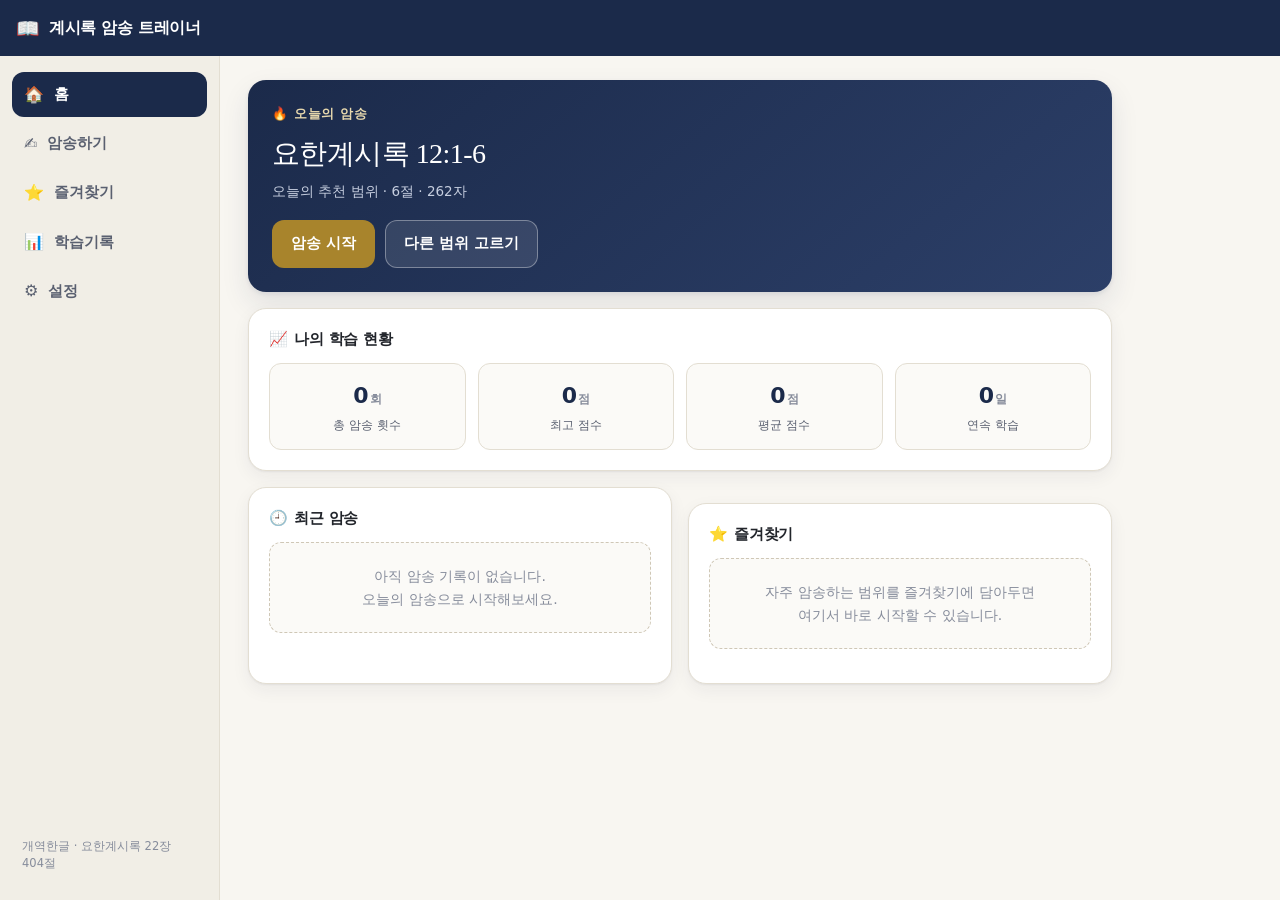
==== index.html @ e90e9a43 "계시록 암송 트레이너 초기 배포 준비" ====
<!DOCTYPE html>
<html lang="ko">
<head>
<meta charset="utf-8">
<meta name="viewport" content="width=device-width, initial-scale=1, viewport-fit=cover">
<meta name="theme-color" content="#1B2A4A">
<meta name="description" content="요한계시록(개역한글) 암송 훈련 도구 — 범위 선택, 암송 입력, 자동 채점, 오답 분석, 학습 기록">
<title>계시록 암송 트레이너</title>
<link rel="stylesheet" href="css/style.css">
<link rel="manifest" href="manifest.json">
<link rel="icon" href="data:image/svg+xml,%3Csvg xmlns='http://www.w3.org/2000/svg' viewBox='0 0 100 100'%3E%3Ctext y='.9em' font-size='90'%3E%F0%9F%93%96%3C/text%3E%3C/svg%3E">
<link rel="apple-touch-icon" href="icons/apple-touch-icon.png">
<meta name="apple-mobile-web-app-capable" content="yes">
<meta name="apple-mobile-web-app-status-bar-style" content="black-translucent">
<meta name="apple-mobile-web-app-title" content="계시록 암송">
</head>
<body>

<a class="skip-link" href="#main">본문으로 건너뛰기</a>

<header class="app-header">
  <button class="hdr-brand" id="brandBtn" type="button" aria-label="홈으로 이동">
    <span class="hdr-mark" aria-hidden="true">📖</span>
    <span class="hdr-title">계시록 암송 트레이너</span>
  </button>
  <div class="hdr-right">
    <span class="hdr-streak" id="hdrStreak" title="연속 학습일"></span>
    <span class="hdr-badge" id="demoBadge" hidden>샘플 데이터</span>
  </div>
</header>

<div class="app-shell">

  <nav class="side-nav" aria-label="주 메뉴">
    <button class="nav-item" data-nav="home" type="button"><span class="nav-ico" aria-hidden="true">🏠</span><span>홈</span></button>
    <button class="nav-item" data-nav="select" type="button"><span class="nav-ico" aria-hidden="true">✍️</span><span>암송하기</span></button>
    <button class="nav-item" data-nav="favorites" type="button"><span class="nav-ico" aria-hidden="true">⭐</span><span>즐겨찾기</span></button>
    <button class="nav-item" data-nav="history" type="button"><span class="nav-ico" aria-hidden="true">📊</span><span>학습기록</span></button>
    <button class="nav-item" data-nav="settings" type="button"><span class="nav-ico" aria-hidden="true">⚙️</span><span>설정</span></button>
    <p class="side-foot">개역한글 · 요한계시록 22장 404절</p>
  </nav>

  <main id="main" class="main" tabindex="-1">
    <section class="screen" id="screen-home" hidden></section>
    <section class="screen" id="screen-select" hidden></section>
    <section class="screen" id="screen-memorize" hidden></section>
    <section class="screen" id="screen-result" hidden></section>
    <section class="screen" id="screen-favorites" hidden></section>
    <section class="screen" id="screen-history" hidden></section>
    <section class="screen" id="screen-settings" hidden></section>
    <section class="screen" id="screen-report" hidden></section>
  </main>

</div>

<nav class="bottom-nav" aria-label="주 메뉴(모바일)">
  <button class="nav-item" data-nav="home" type="button"><span class="nav-ico" aria-hidden="true">🏠</span><span>홈</span></button>
  <button class="nav-item" data-nav="select" type="button"><span class="nav-ico" aria-hidden="true">✍️</span><span>암송</span></button>
  <button class="nav-item" data-nav="favorites" type="button"><span class="nav-ico" aria-hidden="true">⭐</span><span>즐겨찾기</span></button>
  <button class="nav-item" data-nav="history" type="button"><span class="nav-ico" aria-hidden="true">📊</span><span>기록</span></button>
  <button class="nav-item" data-nav="settings" type="button"><span class="nav-ico" aria-hidden="true">⚙️</span><span>설정</span></button>
</nav>

<div class="toast-wrap" id="toastWrap" role="status" aria-live="polite"></div>

<div class="modal-back" id="modalBack" hidden>
  <div class="modal" role="dialog" aria-modal="true" aria-labelledby="modalTitle">
    <h3 id="modalTitle" class="modal-title"></h3>
    <div class="modal-body" id="modalBody"></div>
    <div class="modal-foot"><button class="btn btn-ghost" id="modalClose" type="button">닫기</button></div>
  </div>
</div>

<div class="busy" id="busy" hidden aria-live="polite"><div class="busy-box"><span class="spinner" aria-hidden="true"></span><span>채점하는 중…</span></div></div>

<script src="data/revelation_kor.js"></script>
<script src="js/data.js"></script>
<script src="js/storage.js"></script>
<script src="js/diff.js"></script>
<script src="js/scorer.js"></script>
<script src="js/statistics.js"></script>
<script src="js/srs.js"></script>
<script src="js/plan.js"></script>
<script src="js/voice.js"></script>
<script src="js/report.js"></script>
<script src="js/ui.js"></script>
<script src="js/app.js"></script>
</body>
</html>
---- css/style.css ----
/* ============================================================
   계시록 암송 트레이너 — style.css
   차분함 / 집중 / 신뢰감 을 목표로 한 학습 도구 UI
   ============================================================ */

:root{
  --bg:            #F8F6F1;
  --bg-sunken:     #F1EEE6;
  --surface:       #FFFFFF;
  --surface-2:     #FBFAF7;
  --line:          #E3DED2;
  --line-strong:   #CFC7B6;

  --navy:          #1B2A4A;
  --navy-soft:     #2E4270;
  --navy-tint:     #EAEEF6;
  --gold:          #A8842C;
  --gold-tint:     #F6EFDD;

  --text:          #22252B;
  --text-2:        #5A6070;
  --text-3:        #868C9B;

  --ok:            #1F7A46;
  --ok-bg:         #E4F3EA;
  --warn:          #9A6B10;
  --warn-bg:       #FBF0D6;
  --bad:           #B3273A;
  --bad-bg:        #FBE6E9;
  --miss:          #6B7280;
  --miss-bg:       #ECEDF0;
  --extra:         #1F5FA8;
  --extra-bg:      #E4EDF8;

  --r-s: 8px;
  --r-m: 12px;
  --r-l: 18px;
  --shadow: 0 1px 2px rgba(27,42,74,.06), 0 6px 18px rgba(27,42,74,.06);
  --shadow-lift: 0 2px 4px rgba(27,42,74,.08), 0 12px 28px rgba(27,42,74,.10);

  --header-h: 56px;
  --bottom-h: 60px;
  --side-w: 220px;

  --font: "Pretendard", -apple-system, BlinkMacSystemFont, "Apple SD Gothic Neo",
          "Malgun Gothic", "맑은 고딕", "Noto Sans KR", system-ui, sans-serif;
  --serif: "Nanum Myeongjo", "Apple SD Gothic Neo", Georgia, serif;
}

*,*::before,*::after{ box-sizing:border-box; }

/* display:flex 등을 쓰는 요소도 hidden 속성이 확실히 우선하도록 */
[hidden]{ display:none !important; }

html,body{ margin:0; padding:0; }
body{
  font-family:var(--font);
  background:var(--bg);
  color:var(--text);
  font-size:16px;
  line-height:1.6;
  -webkit-text-size-adjust:100%;
  word-break:keep-all;
  overflow-wrap:break-word;
}

button,input,select,textarea{ font:inherit; color:inherit; }
h1,h2,h3,h4{ margin:0; line-height:1.35; font-weight:700; letter-spacing:-.01em; }

:focus-visible{ outline:3px solid var(--navy-soft); outline-offset:2px; border-radius:4px; }

.skip-link{
  position:absolute; left:-9999px; top:0; z-index:100;
  background:var(--navy); color:#fff; padding:10px 16px; border-radius:0 0 var(--r-s) 0;
}
.skip-link:focus{ left:0; }

/* ---------- Header ---------- */
.app-header{
  position:sticky; top:0; z-index:30;
  height:var(--header-h);
  display:flex; align-items:center; justify-content:space-between;
  gap:12px; padding:0 16px;
  background:var(--navy); color:#fff;
  padding-top:env(safe-area-inset-top);
  height:calc(var(--header-h) + env(safe-area-inset-top));
}
.hdr-brand{
  display:flex; align-items:center; gap:9px;
  background:none; border:0; padding:6px 8px; margin-left:-8px;
  color:#fff; cursor:pointer; border-radius:var(--r-s);
}
.hdr-brand:hover{ background:rgba(255,255,255,.09); }
.hdr-mark{ font-size:19px; line-height:1; }
.hdr-title{ font-weight:700; font-size:16px; letter-spacing:-.02em; white-space:nowrap; }
.hdr-right{ display:flex; align-items:center; gap:8px; }
.hdr-streak{ font-size:13px; color:#F0E7CE; white-space:nowrap; }
.hdr-badge{
  font-size:11px; font-weight:700; padding:3px 8px; border-radius:999px;
  background:var(--gold); color:#221a05;
}

/* ---------- Shell ---------- */
.app-shell{ display:flex; align-items:flex-start; min-height:calc(100vh - var(--header-h)); }

.side-nav{
  position:sticky; top:calc(var(--header-h) + env(safe-area-inset-top));
  width:var(--side-w); flex:0 0 var(--side-w);
  height:calc(100vh - var(--header-h) - env(safe-area-inset-top));
  padding:16px 12px; border-right:1px solid var(--line);
  background:var(--bg-sunken);
  display:flex; flex-direction:column; gap:4px;
}
.side-foot{
  margin-top:auto; font-size:11.5px; color:var(--text-3); padding:0 10px; line-height:1.5;
}
.side-nav .nav-item{
  display:flex; align-items:center; gap:10px;
  width:100%; padding:11px 12px; border:0; border-radius:var(--r-m);
  background:transparent; color:var(--text-2); font-weight:600; font-size:14.5px;
  cursor:pointer; text-align:left;
}
.side-nav .nav-item:hover{ background:#E8E3D7; color:var(--text); }
.side-nav .nav-item[aria-current="page"]{ background:var(--navy); color:#fff; }
.nav-ico{ font-size:16px; line-height:1; }

.bottom-nav{ display:none; }

.main{
  flex:1 1 auto; min-width:0;
  padding:24px 28px 56px;
  max-width:920px;
}
.main:focus{ outline:none; }

/* ---------- Common blocks ---------- */
.page-head{ margin-bottom:20px; }
.page-title{ font-size:21px; }
.page-sub{ margin:6px 0 0; color:var(--text-2); font-size:14px; }

.card{
  background:var(--surface); border:1px solid var(--line);
  border-radius:var(--r-l); padding:20px; box-shadow:var(--shadow);
}
.card + .card{ margin-top:16px; }
.card-head{ display:flex; align-items:baseline; justify-content:space-between; gap:12px; margin-bottom:14px; }
.card-title{ font-size:15px; letter-spacing:-.01em; }
.card-title .lead{ color:var(--gold); margin-right:6px; }
.card-link{
  background:none; border:0; padding:2px 4px; margin:-2px -4px;
  color:var(--navy-soft); font-size:13px; font-weight:600; cursor:pointer; border-radius:6px;
}
.card-link:hover{ text-decoration:underline; }

.grid-2{ display:grid; grid-template-columns:1fr 1fr; gap:16px; }

.muted{ color:var(--text-3); font-size:13.5px; }
.empty{
  color:var(--text-3); font-size:14px; text-align:center;
  padding:22px 12px; border:1px dashed var(--line-strong); border-radius:var(--r-m);
  background:var(--surface-2);
}

/* ---------- Buttons ---------- */
.btn{
  display:inline-flex; align-items:center; justify-content:center; gap:7px;
  padding:11px 18px; border-radius:var(--r-m); border:1px solid transparent;
  font-weight:700; font-size:14.5px; cursor:pointer; background:var(--bg-sunken);
  min-height:44px; transition:background .12s, border-color .12s, transform .06s;
}
.btn:active{ transform:translateY(1px); }
.btn-primary{ background:var(--navy); color:#fff; }
.btn-primary:hover{ background:var(--navy-soft); }
.btn-gold{ background:var(--gold); color:#fff; }
.btn-gold:hover{ background:#8E6F22; }
.btn-ghost{ background:var(--surface); border-color:var(--line-strong); color:var(--text); }
.btn-ghost:hover{ background:var(--bg-sunken); }
.btn-sm{ padding:7px 12px; font-size:13px; min-height:36px; border-radius:var(--r-s); }
.btn-block{ width:100%; }
.btn:disabled{ opacity:.5; cursor:not-allowed; }
.btn-row{ display:flex; flex-wrap:wrap; gap:10px; }

/* ---------- Home ---------- */
.hero{
  background:linear-gradient(140deg, var(--navy) 0%, #2C3F68 100%);
  color:#fff; border-radius:var(--r-l); padding:24px; box-shadow:var(--shadow-lift);
}
.hero-label{ font-size:12.5px; letter-spacing:.06em; color:#E8D9AE; font-weight:700; text-transform:uppercase; }
.hero-ref{ font-family:var(--serif); font-size:28px; margin:8px 0 4px; letter-spacing:-.02em; }
.hero-meta{ color:#C6CEDF; font-size:13.5px; margin:0 0 18px; }
.hero .btn-row{ gap:10px; }
.hero .btn-ghost{ background:rgba(255,255,255,.10); border-color:rgba(255,255,255,.35); color:#fff; }
.hero .btn-ghost:hover{ background:rgba(255,255,255,.18); }

.stat-grid{ display:grid; grid-template-columns:repeat(4,1fr); gap:12px; }
.stat{
  background:var(--surface-2); border:1px solid var(--line);
  border-radius:var(--r-m); padding:14px 12px; text-align:center;
}
.stat-num{ font-size:22px; font-weight:800; color:var(--navy); letter-spacing:-.03em; }
.stat-num small{ font-size:12px; font-weight:700; color:var(--text-3); margin-left:2px; }
.stat-label{ font-size:12px; color:var(--text-2); margin-top:3px; }

.list{ list-style:none; margin:0; padding:0; display:flex; flex-direction:column; gap:8px; }
.row{
  display:flex; align-items:center; gap:10px;
  border:1px solid var(--line); border-radius:var(--r-m);
  background:var(--surface-2); padding:11px 12px;
}
.row-main{
  flex:1 1 auto; min-width:0; display:flex; flex-direction:column; gap:2px;
  background:none; border:0; padding:0; text-align:left; cursor:pointer;
}
.row-main:hover .row-ref{ text-decoration:underline; }
.row-ref{ font-weight:700; font-size:14.5px; }
.row-meta{ font-size:12.5px; color:var(--text-3); }
.row-score{ font-weight:800; font-size:16px; letter-spacing:-.02em; }
.icon-btn{
  flex:0 0 auto; width:36px; height:36px; border-radius:50%;
  border:1px solid var(--line); background:var(--surface); cursor:pointer;
  display:flex; align-items:center; justify-content:center; font-size:15px;
}
.icon-btn:hover{ background:var(--bad-bg); border-color:var(--bad); }

.s-good{ color:var(--ok); }
.s-mid{ color:var(--warn); }
.s-low{ color:var(--bad); }

/* ---------- Range selector ---------- */
.selector{ display:grid; grid-template-columns:repeat(3,1fr); gap:14px; }
.field{ display:flex; flex-direction:column; gap:6px; }
.field label{ font-size:13px; font-weight:700; color:var(--text-2); }
.field select{
  appearance:none; -webkit-appearance:none;
  padding:12px 34px 12px 13px; border-radius:var(--r-m);
  border:1px solid var(--line-strong); background:var(--surface);
  font-size:15.5px; font-weight:600; min-height:46px; cursor:pointer;
  background-image:url("data:image/svg+xml,%3Csvg xmlns='http://www.w3.org/2000/svg' width='12' height='8' viewBox='0 0 12 8'%3E%3Cpath fill='%235A6070' d='M1 1l5 5 5-5'/%3E%3C/svg%3E");
  background-repeat:no-repeat; background-position:right 13px center;
}
.err{
  margin-top:12px; color:var(--bad); background:var(--bad-bg);
  border:1px solid #F0C3CA; border-radius:var(--r-m); padding:10px 13px; font-size:13.5px; font-weight:600;
}
.preview{
  margin-top:16px; padding:14px 16px; border-radius:var(--r-m);
  background:var(--navy-tint); border:1px solid #D3DCEC;
  font-size:13.5px; color:var(--navy);
}
.preview b{ font-size:15px; }

.quick-title{ font-size:13px; font-weight:700; color:var(--text-2); margin:0 0 8px; }
.chips{ display:flex; flex-wrap:wrap; gap:8px; }
.chip{
  border:1px solid var(--line-strong); background:var(--surface);
  border-radius:999px; padding:7px 14px; font-size:13.5px; font-weight:600;
  cursor:pointer; min-height:38px;
}
.chip:hover{ background:var(--gold-tint); border-color:var(--gold); }

/* ---------- Memorize ---------- */
.mem-top{ display:flex; align-items:center; justify-content:space-between; gap:14px; flex-wrap:wrap; }
.mem-ref{ font-family:var(--serif); font-size:22px; }
.timer{
  font-variant-numeric:tabular-nums; font-size:24px; font-weight:800;
  color:var(--navy); letter-spacing:.02em;
  background:var(--navy-tint); border-radius:var(--r-m); padding:6px 14px;
}
.mem-guide{ color:var(--text-2); font-size:14px; margin:12px 0 0; }

.answer-area{
  width:100%; min-height:270px; resize:vertical;
  margin-top:14px; padding:16px; border-radius:var(--r-m);
  border:1px solid var(--line-strong); background:var(--surface);
  font-size:16.5px; line-height:1.85; font-family:var(--font);
}
.answer-area:focus{ border-color:var(--navy-soft); }

.count-bar{
  display:flex; justify-content:space-between; gap:12px; flex-wrap:wrap;
  font-size:12.5px; color:var(--text-3); margin-top:8px;
}
.count-bar b{ color:var(--text-2); }

.hint-box{
  margin-top:14px; padding:14px 16px; border-radius:var(--r-m);
  background:var(--gold-tint); border:1px solid #E7D6A8;
}
.hint-label{ font-size:12px; font-weight:800; color:var(--gold); letter-spacing:.04em; }
.hint-text{
  margin:8px 0 0; font-family:var(--serif); font-size:16px; line-height:1.9;
  color:#4A3A10; letter-spacing:.02em; word-break:break-all;
}
.hint-verse{ display:block; margin-bottom:6px; }
.hint-verse i{ font-style:normal; color:var(--gold); font-weight:700; margin-right:6px; }

.mem-actions{ display:flex; gap:10px; margin-top:16px; flex-wrap:wrap; }
.mem-actions .btn-primary{ flex:1 1 200px; }
.kbd-tip{ margin:10px 0 0; font-size:12px; color:var(--text-3); }
kbd{
  background:var(--bg-sunken); border:1px solid var(--line-strong);
  border-bottom-width:2px; border-radius:5px; padding:1px 6px; font-size:11.5px; font-family:var(--font);
}

/* ---------- Result ---------- */
.score-card{ text-align:center; padding:26px 20px; }
.score-num{ font-size:64px; font-weight:800; line-height:1; letter-spacing:-.04em; color:var(--navy); }
.score-num span{ font-size:22px; font-weight:700; margin-left:2px; }
.score-msg{ margin:12px auto 0; max-width:34em; color:var(--text-2); font-size:14.5px; }
.score-sub{ margin-top:6px; font-size:13px; color:var(--text-3); }

.tally{ display:grid; grid-template-columns:repeat(5,1fr); gap:10px; margin-top:20px; }
.tally-item{ border-radius:var(--r-m); padding:12px 8px; border:1px solid transparent; }
.tally-num{ font-size:20px; font-weight:800; letter-spacing:-.02em; }
.tally-label{ font-size:11.5px; font-weight:700; margin-top:2px; }
.t-correct{ background:var(--ok-bg); border-color:#BFE0CD; color:var(--ok); }
.t-similar{ background:var(--warn-bg); border-color:#EBD6A2; color:var(--warn); }
.t-wrong  { background:var(--bad-bg); border-color:#F0C3CA; color:var(--bad); }
.t-missing{ background:var(--miss-bg); border-color:#D8DAE0; color:var(--miss); }
.t-extra  { background:var(--extra-bg); border-color:#C3D6EC; color:var(--extra); }

.legend{ display:flex; flex-wrap:wrap; gap:8px; margin-bottom:14px; }
.legend .lg{
  font-size:12px; font-weight:700; padding:4px 10px; border-radius:999px; border:1px solid;
}
.lg-correct{ color:var(--ok); background:var(--ok-bg); border-color:#CDE7D8; }
.lg-similar{ color:var(--warn); background:var(--warn-bg); border-color:#EBD6A2; }
.lg-wrong  { color:var(--bad); background:var(--bad-bg); border-color:#F0C3CA; }
.lg-missing{ color:var(--miss); background:var(--miss-bg); border-color:#D8DAE0; }
.lg-extra  { color:var(--extra); background:var(--extra-bg); border-color:#C3D6EC; }

.diff-verse{ padding:12px 0; border-top:1px dashed var(--line); }
.diff-verse:first-child{ border-top:0; padding-top:0; }
.diff-vhead{
  display:flex; align-items:center; gap:10px; flex-wrap:wrap;
  font-size:12.5px; color:var(--text-3); margin-bottom:7px;
}
.diff-vno{ font-weight:800; color:var(--navy); font-size:13px; }
.vscore{ font-weight:800; }
.diff-flow{ font-size:16px; line-height:2.15; }

.tk{
  display:inline-block; border-radius:6px; padding:1px 5px; margin:0 2px 3px 0;
  border:1px solid transparent; position:relative;
}
.tk-correct{ color:var(--ok); background:var(--ok-bg); border-color:#CDE7D8; }
.tk-similar{ color:var(--warn); background:var(--warn-bg); border-color:#EBD6A2; cursor:pointer; }
.tk-wrong  { color:var(--bad); background:var(--bad-bg); border-color:#F0C3CA; cursor:pointer; text-decoration:underline wavy var(--bad) 1px; text-underline-offset:4px; }
.tk-missing{ color:var(--miss); background:var(--miss-bg); border-color:#D8DAE0; cursor:pointer; text-decoration:line-through; }
.tk-extra  { color:var(--extra); background:var(--extra-bg); border-color:#C3D6EC; cursor:pointer; }
.tk-mark{ font-size:10px; font-weight:800; margin-right:3px; opacity:.75; vertical-align:2px; }

.vlist{ list-style:none; margin:0; padding:0; display:flex; flex-direction:column; gap:7px; }
.vrow{
  display:flex; align-items:center; gap:11px;
  border:1px solid var(--line); border-radius:var(--r-m); padding:9px 12px; background:var(--surface-2);
}
.vrow-no{ font-weight:800; font-size:13.5px; color:var(--navy); flex:0 0 46px; }
.bar{ flex:1 1 auto; height:8px; border-radius:999px; background:var(--bg-sunken); overflow:hidden; }
.bar i{ display:block; height:100%; border-radius:999px; }
.vrow-score{ font-weight:800; font-size:14px; flex:0 0 52px; text-align:right; }

.answer-box{
  font-family:var(--serif); font-size:16.5px; line-height:2.05;
  background:var(--surface-2); border:1px solid var(--line);
  border-radius:var(--r-m); padding:16px;
}
.answer-box .v{ display:block; margin-bottom:10px; }
.answer-box .v:last-child{ margin-bottom:0; }
.answer-box .vn{ font-family:var(--font); font-size:11.5px; font-weight:800; color:var(--gold); margin-right:7px; vertical-align:3px; }

details.fold{ border:1px solid var(--line); border-radius:var(--r-m); background:var(--surface-2); }
details.fold + details.fold{ margin-top:10px; }
details.fold > summary{
  cursor:pointer; padding:13px 16px; font-weight:700; font-size:14px; list-style:none;
}
details.fold > summary::-webkit-details-marker{ display:none; }
details.fold > summary::before{ content:"▸ "; color:var(--text-3); }
details.fold[open] > summary::before{ content:"▾ "; }
details.fold > div{ padding:0 16px 16px; }

/* ---------- History / stats ---------- */
.spark{ display:flex; align-items:flex-end; gap:5px; height:96px; margin-top:6px; }
.spark-col{ flex:1 1 0; display:flex; flex-direction:column; justify-content:flex-end; align-items:center; gap:4px; min-width:0; }
.spark-bar{ width:100%; max-width:34px; border-radius:5px 5px 0 0; background:var(--navy-soft); }
.spark-lab{ font-size:10px; color:var(--text-3); white-space:nowrap; }

.table{ width:100%; border-collapse:collapse; font-size:13.5px; }
.table th,.table td{ padding:9px 8px; border-bottom:1px solid var(--line); text-align:left; white-space:nowrap; }
.table th{ font-size:12px; color:var(--text-3); font-weight:700; }
.table td.num{ text-align:right; font-variant-numeric:tabular-nums; }
.table-wrap{ overflow-x:auto; -webkit-overflow-scrolling:touch; }

.ach-grid{ display:grid; grid-template-columns:repeat(auto-fill,minmax(150px,1fr)); gap:10px; }
.ach{
  border:1px solid var(--line); border-radius:var(--r-m); padding:12px;
  background:var(--surface-2); display:flex; gap:10px; align-items:center;
}
.ach.on{ background:var(--gold-tint); border-color:#E7D6A8; }
.ach-ico{ font-size:20px; filter:grayscale(1); opacity:.4; }
.ach.on .ach-ico{ filter:none; opacity:1; }
.ach-name{ font-size:13px; font-weight:700; }
.ach-desc{ font-size:11.5px; color:var(--text-3); }

/* ---------- Settings ---------- */
.set-row{
  display:flex; align-items:center; justify-content:space-between; gap:14px;
  padding:13px 0; border-bottom:1px solid var(--line); flex-wrap:wrap;
}
.set-row:last-child{ border-bottom:0; }
.set-name{ font-weight:700; font-size:14px; }
.set-desc{ font-size:12.5px; color:var(--text-3); margin-top:2px; max-width:46em; }
.switch{ display:inline-flex; align-items:center; gap:8px; cursor:pointer; font-size:13.5px; font-weight:600; }
.switch input{ width:20px; height:20px; accent-color:var(--navy); cursor:pointer; }
.file-btn{ position:relative; overflow:hidden; }
.file-btn input[type=file]{ position:absolute; inset:0; opacity:0; cursor:pointer; }
.src-note{
  font-size:12.5px; color:var(--text-2); background:var(--surface-2);
  border:1px solid var(--line); border-radius:var(--r-m); padding:12px 14px; line-height:1.65;
}

/* ---------- 간격 반복 · 누적 암송 · 음성 ---------- */
.card-accent{ border-color:#E7D6A8; background:linear-gradient(180deg,#FFFDF6 0%,var(--surface) 60%); }
.pill{
  display:inline-block; font-size:11px; font-weight:800; vertical-align:2px;
  padding:1px 8px; border-radius:999px; background:var(--gold-tint);
  color:var(--gold); border:1px solid #E7D6A8; margin-left:6px;
}
.chip-static{ cursor:default; background:var(--surface-2); color:var(--text-2); }
.chip-static:hover{ background:var(--surface-2); border-color:var(--line-strong); }
.next-review{
  margin:14px auto 0; max-width:36em; font-size:13.5px; color:var(--text-2);
  background:var(--surface-2); border:1px solid var(--line);
  border-radius:var(--r-m); padding:9px 14px;
}
.next-review b{ color:var(--navy); }
.row .btn-sm{ flex:0 0 auto; }
.row-main .bar{ flex:0 0 8px; width:100%; }

.voice-bar{
  display:flex; align-items:center; gap:12px; flex-wrap:wrap;
  margin-top:14px; padding:10px 12px; border-radius:var(--r-m);
  border:1px solid var(--line); background:var(--surface-2);
}
.voice-bar.on{ border-color:#E7A8A8; background:#FDF2F2; }
.mic-btn{ min-height:40px; padding:8px 14px; font-size:13.5px; }
.mic-dot{
  width:9px; height:9px; border-radius:50%; background:var(--text-3); display:inline-block;
}
.voice-bar.on .mic-dot{ background:var(--bad); animation:pulse 1.1s ease-in-out infinite; }
@keyframes pulse{ 0%,100%{ opacity:1; transform:scale(1); } 50%{ opacity:.35; transform:scale(.75); } }
.voice-note{ font-size:12.5px; color:var(--text-3); flex:1 1 200px; }

.text-input{
  padding:10px 13px; border-radius:var(--r-m); border:1px solid var(--line-strong);
  background:var(--surface); font-size:15px; min-height:44px; min-width:180px; max-width:100%;
}
.text-input:focus{ border-color:var(--navy-soft); }

/* ---------- Toast / modal / busy ---------- */
.toast-wrap{
  position:fixed; left:50%; transform:translateX(-50%);
  bottom:calc(20px + env(safe-area-inset-bottom)); z-index:60;
  display:flex; flex-direction:column; gap:8px; align-items:center; pointer-events:none;
}
.toast{
  background:var(--navy); color:#fff; padding:11px 18px; border-radius:999px;
  font-size:13.5px; font-weight:600; box-shadow:var(--shadow-lift); max-width:88vw; text-align:center;
}
.toast.bad{ background:var(--bad); }

.modal-back{
  position:fixed; inset:0; z-index:70; background:rgba(20,26,40,.45);
  display:flex; align-items:center; justify-content:center; padding:20px;
}
.modal{
  background:var(--surface); border-radius:var(--r-l); box-shadow:var(--shadow-lift);
  width:min(460px,100%); max-height:80vh; overflow:auto; padding:22px;
}
.modal-title{ font-size:16px; margin-bottom:12px; }
.modal-body{ font-size:14px; color:var(--text-2); }
.modal-body dl{ margin:0; display:grid; grid-template-columns:auto 1fr; gap:8px 14px; }
.modal-body dt{ font-weight:700; color:var(--text-3); font-size:12.5px; }
.modal-body dd{ margin:0; font-weight:600; color:var(--text); }
.modal-foot{ display:flex; justify-content:flex-end; margin-top:18px; }

.busy{
  position:fixed; inset:0; z-index:65; background:rgba(248,246,241,.72);
  display:flex; align-items:center; justify-content:center;
}
.busy-box{
  display:flex; align-items:center; gap:12px; background:var(--surface);
  border:1px solid var(--line); border-radius:var(--r-m); padding:16px 22px;
  box-shadow:var(--shadow-lift); font-weight:700; font-size:14px;
}
.spinner{
  width:18px; height:18px; border-radius:50%;
  border:2.5px solid var(--line-strong); border-top-color:var(--navy);
  animation:spin .8s linear infinite;
}
@keyframes spin{ to{ transform:rotate(360deg); } }

/* ---------- Responsive ---------- */
@media (max-width: 860px){
  .side-nav{ display:none; }
  .bottom-nav{
    display:flex; position:fixed; left:0; right:0; bottom:0; z-index:40;
    background:var(--surface); border-top:1px solid var(--line);
    padding:6px 4px calc(6px + env(safe-area-inset-bottom));
    box-shadow:0 -2px 14px rgba(27,42,74,.06);
  }
  .bottom-nav .nav-item{
    flex:1 1 0; display:flex; flex-direction:column; align-items:center; gap:2px;
    background:none; border:0; padding:6px 2px; border-radius:var(--r-s);
    color:var(--text-3); font-size:10.5px; font-weight:700; cursor:pointer; min-height:48px;
  }
  .bottom-nav .nav-item[aria-current="page"]{ color:var(--navy); background:var(--navy-tint); }
  .bottom-nav .nav-ico{ font-size:18px; }

  .main{ padding:18px 16px calc(var(--bottom-h) + 30px); }
  .hdr-title{ font-size:15px; }
  .grid-2{ grid-template-columns:1fr; }
  .stat-grid{ grid-template-columns:1fr 1fr; }
  .selector{ grid-template-columns:1fr; }
  .tally{ grid-template-columns:repeat(3,1fr); }
  .hero-ref{ font-size:24px; }
  .score-num{ font-size:54px; }
  .answer-area{ min-height:220px; font-size:16px; }
  .card{ padding:16px; }
  .toast-wrap{ bottom:calc(var(--bottom-h) + 16px + env(safe-area-inset-bottom)); }
}

@media (max-width: 380px){
  .tally{ grid-template-columns:1fr 1fr; }
  .stat-grid{ grid-template-columns:1fr 1fr; }
}

@media (prefers-reduced-motion: reduce){
  *{ animation-duration:.01ms !important; transition-duration:.01ms !important; }
}

@media print{
  .app-header,.side-nav,.bottom-nav,.mem-actions,.btn-row{ display:none !important; }
  body{ background:#fff; }
  .card{ box-shadow:none; break-inside:avoid; }
}
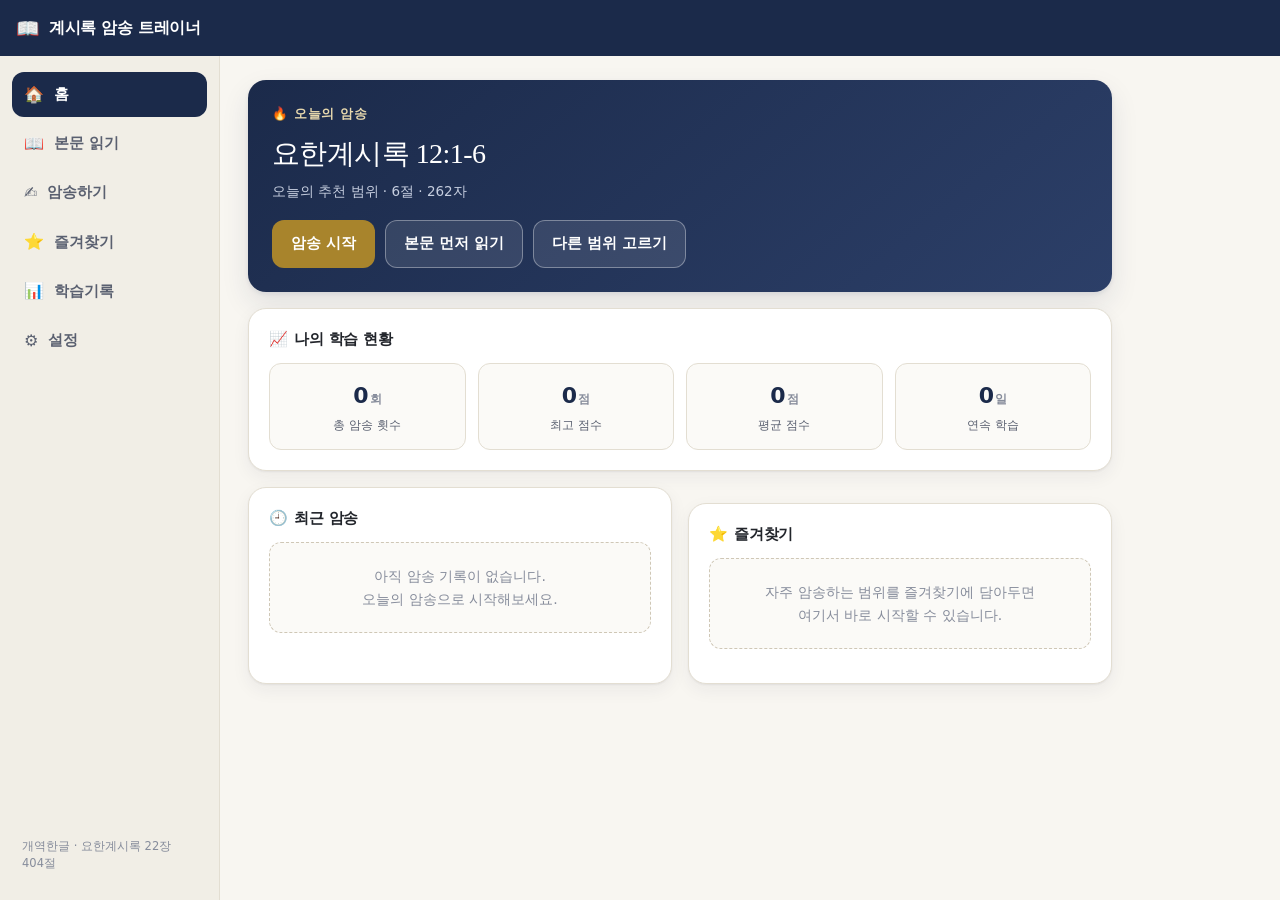
==== commit 8d5649f8: "본문 읽기 탭 추가 암송 전에 계시록 본문을 직접 읽고 공부할 수 있는 화면을 추가.  - 장 이동(버튼/드롭다운/좌우 화살표), 절 클릭으로 범위 선택 후 바로 암송 - 가리고 " ====
--- a/index.html
+++ b/index.html
@@ -33,6 +33,7 @@
 
   <nav class="side-nav" aria-label="주 메뉴">
     <button class="nav-item" data-nav="home" type="button"><span class="nav-ico" aria-hidden="true">🏠</span><span>홈</span></button>
+    <button class="nav-item" data-nav="read" type="button"><span class="nav-ico" aria-hidden="true">📖</span><span>본문 읽기</span></button>
     <button class="nav-item" data-nav="select" type="button"><span class="nav-ico" aria-hidden="true">✍️</span><span>암송하기</span></button>
     <button class="nav-item" data-nav="favorites" type="button"><span class="nav-ico" aria-hidden="true">⭐</span><span>즐겨찾기</span></button>
     <button class="nav-item" data-nav="history" type="button"><span class="nav-ico" aria-hidden="true">📊</span><span>학습기록</span></button>
@@ -43,6 +44,7 @@
   <main id="main" class="main" tabindex="-1">
     <section class="screen" id="screen-home" hidden></section>
     <section class="screen" id="screen-select" hidden></section>
+    <section class="screen" id="screen-read" hidden></section>
     <section class="screen" id="screen-memorize" hidden></section>
     <section class="screen" id="screen-result" hidden></section>
     <section class="screen" id="screen-favorites" hidden></section>
@@ -55,6 +57,7 @@
 
 <nav class="bottom-nav" aria-label="주 메뉴(모바일)">
   <button class="nav-item" data-nav="home" type="button"><span class="nav-ico" aria-hidden="true">🏠</span><span>홈</span></button>
+  <button class="nav-item" data-nav="read" type="button"><span class="nav-ico" aria-hidden="true">📖</span><span>본문</span></button>
   <button class="nav-item" data-nav="select" type="button"><span class="nav-ico" aria-hidden="true">✍️</span><span>암송</span></button>
   <button class="nav-item" data-nav="favorites" type="button"><span class="nav-ico" aria-hidden="true">⭐</span><span>즐겨찾기</span></button>
   <button class="nav-item" data-nav="history" type="button"><span class="nav-ico" aria-hidden="true">📊</span><span>기록</span></button>
@@ -81,6 +84,7 @@
 <script src="js/statistics.js"></script>
 <script src="js/srs.js"></script>
 <script src="js/plan.js"></script>
+<script src="js/read.js"></script>
 <script src="js/voice.js"></script>
 <script src="js/report.js"></script>
 <script src="js/ui.js"></script>
--- a/css/style.css
+++ b/css/style.css
@@ -500,8 +500,82 @@
 }
 @keyframes spin{ to{ transform:rotate(360deg); } }
 
+.sr-only{
+  position:absolute; width:1px; height:1px; padding:0; margin:-1px;
+  overflow:hidden; clip:rect(0 0 0 0); white-space:nowrap; border:0;
+}
+
+/* ---------- 본문 읽기 ---------- */
+.read-tools{
+  display:flex; align-items:center; justify-content:space-between;
+  gap:12px; flex-wrap:wrap;
+  /* 긴 장을 훑는 동안 장 이동·가림 버튼이 늘 손 닿는 곳에 있도록 고정한다.
+     헤더(z-index:30)보다 아래에, 헤더 높이만큼 내려서 붙인다. */
+  position:sticky; z-index:20;
+  top:calc(var(--header-h) + env(safe-area-inset-top));
+  /* 고정된 동안 카드 위·옆으로 본문이 비쳐 보이지 않도록 배경색을 함께 깔아둔다. */
+  box-shadow:0 -14px 0 14px var(--bg), var(--shadow);
+}
+.read-nav{ display:flex; align-items:center; gap:8px; }
+.read-nav .btn-sm{ min-width:38px; font-size:17px; line-height:1; padding:7px 10px; }
+.read-chapter{ min-width:104px; }
+.read-chapter select{ width:100%; }
+.read-opts{ display:flex; gap:8px; flex-wrap:wrap; }
+.read-opts .opt-val{ margin-left:6px; font-size:12px; opacity:.85; }
+
+.bar-row{ display:flex; align-items:center; gap:11px; }
+.bar-num{ font-weight:800; font-size:14px; color:var(--navy); flex:0 0 46px; text-align:right; }
+
+.read-pickbar{ display:flex; align-items:center; justify-content:space-between; gap:14px; flex-wrap:wrap; }
+.read-pickbar.on{ border-color:#E7D6A8; background:var(--gold-tint); }
+.pick-info b{ font-size:15.5px; color:var(--navy); }
+
+.read-body .verses{ list-style:none; margin:0; padding:0; }
+.vs{
+  display:flex; gap:12px; align-items:flex-start;
+  padding:7px 8px; border-radius:var(--r-s); border:1px solid transparent;
+  scroll-margin-top:96px;
+}
+.vs + .vs{ margin-top:2px; }
+.vs.sel{ background:var(--gold-tint); border-color:#E7D6A8; }
+.vs-num{
+  flex:0 0 34px; height:26px; margin-top:3px;
+  display:inline-flex; align-items:center; justify-content:center;
+  border:1px solid var(--line); border-radius:999px; background:var(--surface-2);
+  color:var(--text-3); font-size:12px; font-weight:800; cursor:pointer;
+  font-variant-numeric:tabular-nums; transition:background .12s, color .12s, border-color .12s;
+}
+.vs-num:hover{ background:var(--navy-tint); border-color:var(--navy-soft); color:var(--navy); }
+.vs.st-learning .vs-num{ background:var(--warn-bg); border-color:#E6D3A2; color:var(--warn); }
+.vs.st-known .vs-num{ background:var(--ok-bg); border-color:#B9DEC8; color:var(--ok); }
+.vs.sel .vs-num{ background:var(--gold); border-color:var(--gold); color:#fff; }
+.vs-text{
+  font-family:var(--serif); line-height:1.95; color:var(--text);
+  flex:1 1 auto; word-break:keep-all;
+}
+.read-body.fs-sm .vs-text{ font-size:15px; }
+.read-body.fs-md .vs-text{ font-size:17px; }
+.read-body.fs-lg .vs-text{ font-size:19.5px; line-height:2.0; }
+
+/* 가리고 읽기: 본문을 덮었다가 눌러서 한 절씩 확인한다 */
+.read-body.covered .vs-text{
+  color:transparent; background:var(--bg-sunken); border-radius:6px;
+  cursor:pointer; user-select:none; box-shadow:inset 0 0 0 1px var(--line);
+}
+.read-body.covered .vs-text.shown{
+  color:var(--text); background:transparent; box-shadow:none; user-select:auto;
+}
+.read-foot{ margin:16px 0 0; padding-top:12px; border-top:1px solid var(--line); }
+
 /* ---------- Responsive ---------- */
 @media (max-width: 860px){
+  .read-nav, .read-opts{ width:100%; }
+  .read-chapter{ flex:1 1 auto; }
+  .read-opts .btn-sm{ flex:1 1 0; }
+  .vs{ gap:9px; padding:6px 2px; }
+  .read-body.fs-md .vs-text{ font-size:16.5px; }
+  .read-body.fs-lg .vs-text{ font-size:19px; }
+
   .side-nav{ display:none; }
   .bottom-nav{
     display:flex; position:fixed; left:0; right:0; bottom:0; z-index:40;
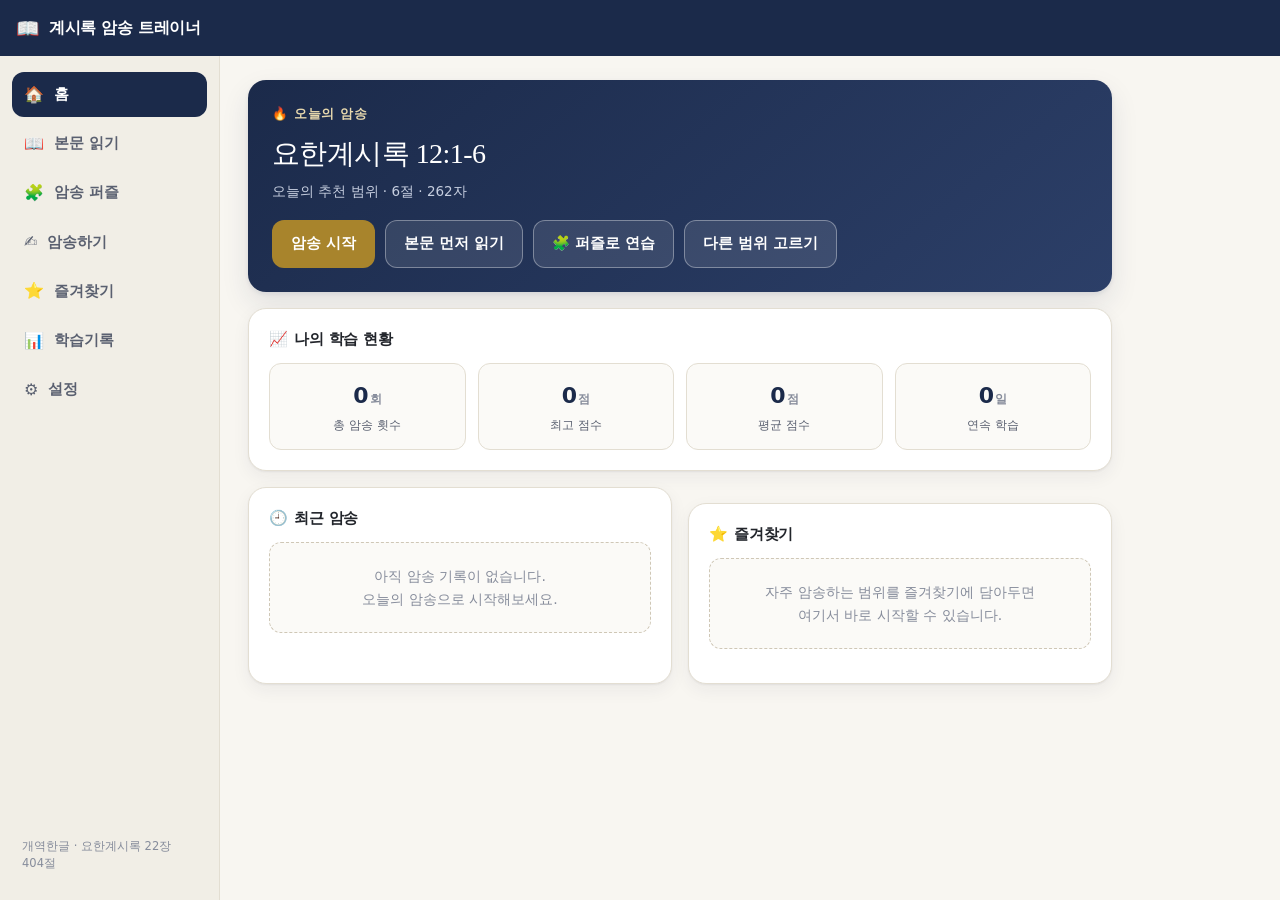
==== commit ae699ffd: "암송 퍼즐 탭 추가 한 절에서 어절을 지우고 맞춰 넣는 연습 화면을 추가.  - 난이도 4단계(초급/중급/고급/완벽), 보기에서 고르기·직접 입력 두 방식 - 같은 절·난이도면 항" ====
--- a/index.html
+++ b/index.html
@@ -8,8 +8,10 @@
 <title>계시록 암송 트레이너</title>
 <link rel="stylesheet" href="css/style.css">
 <link rel="manifest" href="manifest.json">
-<link rel="icon" href="data:image/svg+xml,%3Csvg xmlns='http://www.w3.org/2000/svg' viewBox='0 0 100 100'%3E%3Ctext y='.9em' font-size='90'%3E%F0%9F%93%96%3C/text%3E%3C/svg%3E">
-<link rel="apple-touch-icon" href="icons/apple-touch-icon.png">
+<link rel="icon" type="image/png" sizes="32x32" href="icons/favicon-32.png?v=2">
+<link rel="icon" type="image/png" sizes="64x64" href="icons/favicon-64.png?v=2">
+<link rel="icon" type="image/png" sizes="192x192" href="icons/icon-192.png?v=2">
+<link rel="apple-touch-icon" sizes="180x180" href="icons/apple-touch-icon.png?v=2">
 <meta name="apple-mobile-web-app-capable" content="yes">
 <meta name="apple-mobile-web-app-status-bar-style" content="black-translucent">
 <meta name="apple-mobile-web-app-title" content="계시록 암송">
@@ -34,6 +36,7 @@
   <nav class="side-nav" aria-label="주 메뉴">
     <button class="nav-item" data-nav="home" type="button"><span class="nav-ico" aria-hidden="true">🏠</span><span>홈</span></button>
     <button class="nav-item" data-nav="read" type="button"><span class="nav-ico" aria-hidden="true">📖</span><span>본문 읽기</span></button>
+    <button class="nav-item" data-nav="puzzle" type="button"><span class="nav-ico" aria-hidden="true">🧩</span><span>암송 퍼즐</span></button>
     <button class="nav-item" data-nav="select" type="button"><span class="nav-ico" aria-hidden="true">✍️</span><span>암송하기</span></button>
     <button class="nav-item" data-nav="favorites" type="button"><span class="nav-ico" aria-hidden="true">⭐</span><span>즐겨찾기</span></button>
     <button class="nav-item" data-nav="history" type="button"><span class="nav-ico" aria-hidden="true">📊</span><span>학습기록</span></button>
@@ -45,6 +48,7 @@
     <section class="screen" id="screen-home" hidden></section>
     <section class="screen" id="screen-select" hidden></section>
     <section class="screen" id="screen-read" hidden></section>
+    <section class="screen" id="screen-puzzle" hidden></section>
     <section class="screen" id="screen-memorize" hidden></section>
     <section class="screen" id="screen-result" hidden></section>
     <section class="screen" id="screen-favorites" hidden></section>
@@ -58,6 +62,7 @@
 <nav class="bottom-nav" aria-label="주 메뉴(모바일)">
   <button class="nav-item" data-nav="home" type="button"><span class="nav-ico" aria-hidden="true">🏠</span><span>홈</span></button>
   <button class="nav-item" data-nav="read" type="button"><span class="nav-ico" aria-hidden="true">📖</span><span>본문</span></button>
+  <button class="nav-item" data-nav="puzzle" type="button"><span class="nav-ico" aria-hidden="true">🧩</span><span>퍼즐</span></button>
   <button class="nav-item" data-nav="select" type="button"><span class="nav-ico" aria-hidden="true">✍️</span><span>암송</span></button>
   <button class="nav-item" data-nav="favorites" type="button"><span class="nav-ico" aria-hidden="true">⭐</span><span>즐겨찾기</span></button>
   <button class="nav-item" data-nav="history" type="button"><span class="nav-ico" aria-hidden="true">📊</span><span>기록</span></button>
@@ -85,6 +90,7 @@
 <script src="js/srs.js"></script>
 <script src="js/plan.js"></script>
 <script src="js/read.js"></script>
+<script src="js/puzzle.js"></script>
 <script src="js/voice.js"></script>
 <script src="js/report.js"></script>
 <script src="js/ui.js"></script>
--- a/css/style.css
+++ b/css/style.css
@@ -337,18 +337,54 @@
 }
 .diff-vno{ font-weight:800; color:var(--navy); font-size:13px; }
 .vscore{ font-weight:800; }
-.diff-flow{ font-size:16px; line-height:2.15; }
-
+.diff-flow{ font-size:16px; line-height:1.55; }
+
+/* 어절 한 칸: 윗줄은 정답 본문, 아랫줄(작은 글씨)은 내가 쓴 말 */
 .tk{
-  display:inline-block; border-radius:6px; padding:1px 5px; margin:0 2px 3px 0;
-  border:1px solid transparent; position:relative;
-}
+  display:inline-flex; flex-direction:column; align-items:center;
+  border-radius:6px; padding:2px 6px; margin:0 3px 6px 0;
+  border:1px solid transparent; vertical-align:top;
+}
+.tk-main{ line-height:1.5; }
+.tk-sub{
+  font-size:11.5px; line-height:1.35; font-weight:700; opacity:.9;
+  margin-top:1px; max-width:16em; overflow-wrap:anywhere;
+}
+
 .tk-correct{ color:var(--ok); background:var(--ok-bg); border-color:#CDE7D8; }
+
 .tk-similar{ color:var(--warn); background:var(--warn-bg); border-color:#EBD6A2; cursor:pointer; }
-.tk-wrong  { color:var(--bad); background:var(--bad-bg); border-color:#F0C3CA; cursor:pointer; text-decoration:underline wavy var(--bad) 1px; text-underline-offset:4px; }
-.tk-missing{ color:var(--miss); background:var(--miss-bg); border-color:#D8DAE0; cursor:pointer; text-decoration:line-through; }
-.tk-extra  { color:var(--extra); background:var(--extra-bg); border-color:#C3D6EC; cursor:pointer; }
-.tk-mark{ font-size:10px; font-weight:800; margin-right:3px; opacity:.75; vertical-align:2px; }
+.tk-similar .tk-sub{ color:#7A5410; }
+
+.tk-wrong{
+  color:var(--bad); background:var(--bad-bg); border-color:#F0C3CA; cursor:pointer;
+}
+.tk-wrong .tk-main{ text-decoration:underline wavy var(--bad) 1px; text-underline-offset:3px; }
+.tk-wrong .tk-sub{ color:#8E1C2C; }
+
+/* 빠뜨린 말 — 본문에는 있는데 내가 안 쓴 것.
+   지워야 할 말이 아니므로 취소선을 쓰지 않고, 비워 둔 자리처럼 점선으로 보여준다. */
+.tk-missing{
+  color:var(--miss); background:var(--miss-bg);
+  border:1px dashed var(--line-strong); cursor:pointer;
+}
+.tk-missing .tk-main{ opacity:.7; }
+.tk-missing .tk-sub{ color:#5C626E; }
+
+/* 잘못 넣은 말 — 본문에 없는데 내가 쓴 것. 취소선으로 "빼면 된다"를 보여준다. */
+.tk-extra{
+  color:var(--extra); background:var(--extra-bg); border-color:#C3D6EC; cursor:pointer;
+}
+.tk-extra .tk-main{ text-decoration:line-through; text-decoration-thickness:2px; opacity:.8; }
+.tk-extra .tk-sub{ color:#14477F; }
+
+/* 띄어쓰기만 다른 경우는 감점이 거의 없으므로 눈에 덜 띄게 */
+.tk-spacing{ border-style:dotted; }
+
+@media (max-width: 860px){
+  .diff-flow{ font-size:15.5px; }
+  .tk-sub{ font-size:11px; max-width:11em; }
+}
 
 .vlist{ list-style:none; margin:0; padding:0; display:flex; flex-direction:column; gap:7px; }
 .vrow{
@@ -618,3 +654,138 @@
   body{ background:#fff; }
   .card{ box-shadow:none; break-inside:avoid; }
 }
+
+/* ---------- 오답 유형 요약 ---------- */
+.issue-list{ list-style:none; margin:0; padding:0; display:flex; flex-direction:column; gap:9px; }
+.issue-row{
+  display:grid; grid-template-columns:auto auto 1fr; align-items:center; gap:10px;
+  font-size:13.5px; color:var(--text-2);
+}
+.issue-tag{
+  font-size:12px; font-weight:800; padding:4px 10px; border-radius:999px;
+  border:1px solid; white-space:nowrap;
+}
+.issue-num{ font-weight:800; color:var(--navy); font-size:13px; white-space:nowrap; }
+.issue-hint{ color:var(--text-3); font-size:12.5px; }
+.issue-spacing { color:var(--warn);  background:var(--warn-bg);  border-color:#EBD6A2; }
+.issue-particle{ color:var(--warn);  background:var(--warn-bg);  border-color:#EBD6A2; }
+.issue-typo    { color:var(--warn);  background:var(--warn-bg);  border-color:#EBD6A2; }
+.issue-missing { color:var(--miss);  background:var(--miss-bg);  border-color:#D8DAE0; }
+.issue-extra   { color:var(--extra); background:var(--extra-bg); border-color:#C3D6EC; }
+.issue-other   { color:var(--bad);   background:var(--bad-bg);   border-color:#F0C3CA; }
+
+@media (max-width: 560px){
+  .issue-row{ grid-template-columns:auto auto; row-gap:2px; }
+  .issue-hint{ grid-column:1 / -1; }
+}
+
+/* 순서만 바뀐 어절 — 말은 맞게 알고 있었으므로 '틀림'과 다르게 보여준다 */
+.lg-moved{ color:#5B3E9B; background:#EEE9F8; border-color:#D3C7ED; }
+.tk-moved{ border-color:#C6B8E6 !important; background:#F2EDFB !important; color:#4B3382 !important; }
+.tk-moved .tk-main{ text-decoration:none; opacity:1; }
+.tk-moved .tk-sub{ color:#5B3E9B; }
+.tk-extra.tk-moved .tk-main{ text-decoration:line-through; opacity:.75; }
+.issue-moved{ color:#5B3E9B; background:#EEE9F8; border-color:#D3C7ED; }
+
+/* ---------- 지난 시도와 비교 ---------- */
+.compare-card.up   { border-color:#BFE0CD; background:linear-gradient(180deg,#F4FBF7 0%,var(--surface) 60%); }
+.compare-card.down { border-color:#F0C3CA; background:linear-gradient(180deg,#FEF6F7 0%,var(--surface) 60%); }
+.compare-card.flat { border-color:var(--line-strong); }
+
+.cmp-score{ display:flex; align-items:baseline; gap:10px; flex-wrap:wrap; margin:-2px 0 12px; }
+.cmp-old{ font-size:19px; font-weight:800; color:var(--text-3); }
+.cmp-arrow{ color:var(--text-3); font-size:17px; }
+.cmp-new{ font-size:30px; font-weight:800; font-variant-numeric:tabular-nums; }
+.cmp-delta{ font-size:13px; font-weight:800; padding:3px 10px; border-radius:999px; border:1px solid; }
+.cmp-up  { color:var(--ok);    background:var(--ok-bg);   border-color:#BFE0CD; }
+.cmp-down{ color:var(--bad);   background:var(--bad-bg);  border-color:#F0C3CA; }
+.cmp-flat{ color:var(--text-2); background:var(--bg-sunken); border-color:var(--line-strong); }
+
+.cmp-list{ list-style:none; margin:0; padding:0; display:flex; flex-direction:column; gap:7px; font-size:13.5px; }
+.cmp-list li{ padding-left:16px; position:relative; color:var(--text-2); }
+.cmp-list li::before{ content:""; position:absolute; left:0; top:8px; width:7px; height:7px; border-radius:50%; }
+.cmp-good::before{ background:var(--ok); }
+.cmp-keep::before{ background:var(--warn); }
+.cmp-bad::before { background:var(--bad); }
+.cmp-list b{ color:var(--text); }
+
+/* ---------- 암송 퍼즐 ---------- */
+.pz-setup{ display:flex; flex-direction:column; gap:12px; }
+.pz-pickers{ display:grid; grid-template-columns:1fr 1fr; gap:12px; }
+
+/* 난이도·방식 고르기 */
+.seg{ display:flex; border:1px solid var(--line-strong); border-radius:var(--r-m); overflow:hidden; }
+.seg-btn{
+  flex:1 1 0; padding:10px 6px; min-height:42px;
+  background:var(--surface); border:0; border-left:1px solid var(--line);
+  font-family:inherit; font-size:14px; font-weight:700; color:var(--text-2);
+  cursor:pointer; transition:background .12s, color .12s;
+}
+.seg-btn:first-child{ border-left:0; }
+.seg-btn:hover{ background:var(--bg-sunken); }
+.seg-btn.on{ background:var(--navy); color:#fff; }
+.seg-sm .seg-btn{ font-size:13px; min-height:38px; padding:8px 6px; }
+.pz-resume-at{ font-weight:800; opacity:.9; }
+
+/* 문제 본문 */
+.pz-board .pz-text{
+  font-family:var(--serif); font-size:17px; line-height:2.3;
+  display:flex; flex-wrap:wrap; align-items:center; gap:6px 7px;
+  padding:4px 0 2px; word-break:keep-all;
+}
+.pz-fixed{ color:var(--text); }
+
+.pz-blank{
+  display:inline-flex; flex-direction:column; align-items:center; justify-content:center;
+  min-width:62px; min-height:38px; padding:3px 10px;
+  border:1px dashed var(--line-strong); border-radius:var(--r-s);
+  background:var(--bg-sunken); color:var(--text);
+  font-family:var(--serif); font-size:17px; line-height:1.4;
+  cursor:pointer; transition:background .12s, border-color .12s;
+}
+.pz-blank:hover:not(:disabled){ border-color:var(--navy-soft); background:var(--navy-tint); }
+.pz-blank:disabled{ cursor:default; }
+.pz-dash{ color:var(--text-3); letter-spacing:.06em; }
+.pz-blank.filled{ border-style:solid; border-color:var(--gold); background:var(--gold-tint); color:#4A3A10; }
+.pz-blank.ok{ border-style:solid; border-color:#BFE0CD; background:var(--ok-bg); color:var(--ok); }
+.pz-blank.bad{ border-style:solid; border-color:#F0C3CA; background:var(--bad-bg); color:var(--bad); }
+.pz-answer{ font-family:var(--font); font-size:11.5px; font-weight:800; color:var(--ok); margin-top:1px; }
+
+/* 직접 입력 */
+.pz-typed{ padding:0; border:0; background:none; min-width:0; }
+.pz-input{
+  font-family:var(--serif); font-size:16.5px; text-align:center;
+  padding:5px 8px; min-height:38px;
+  border:1px dashed var(--line-strong); border-radius:var(--r-s);
+  background:var(--bg-sunken); color:var(--text);
+}
+.pz-input:focus{ outline:2px solid var(--navy-soft); outline-offset:1px; border-color:var(--navy-soft); }
+.pz-blank.ok .pz-input{ border-style:solid; border-color:#BFE0CD; background:var(--ok-bg); color:var(--ok); }
+.pz-blank.bad .pz-input{ border-style:solid; border-color:#F0C3CA; background:var(--bad-bg); color:var(--bad); }
+
+/* 보기 */
+.pz-bank{ display:flex; flex-wrap:wrap; gap:8px; }
+.pz-word{ font-family:var(--serif); font-size:16px; padding:8px 14px; min-height:42px; }
+
+/* 결과 */
+.pz-result{
+  display:flex; flex-direction:column; gap:3px;
+  margin-top:14px; padding:12px 14px; border-radius:var(--r-m); border:1px solid;
+  font-size:14px;
+}
+.pz-result b{ font-size:15.5px; }
+.pz-result span{ color:var(--text-2); font-size:13px; }
+.pz-result.ok  { background:var(--ok-bg);  border-color:#BFE0CD; color:var(--ok); }
+.pz-result.warn{ background:var(--warn-bg); border-color:#EBD6A2; color:var(--warn); }
+.pz-result.bad { background:var(--bad-bg);  border-color:#F0C3CA; color:var(--bad); }
+
+.pz-actions{ margin-top:16px; }
+.pz-nav .btn{ flex:1 1 auto; }
+
+@media (max-width: 860px){
+  .pz-board .pz-text{ font-size:16px; line-height:2.2; }
+  .pz-blank{ min-width:56px; font-size:16px; }
+  .seg-btn{ font-size:13px; }
+  .seg-sm .seg-btn{ font-size:12px; }
+  .pz-nav .btn{ flex:1 1 44%; }
+}
